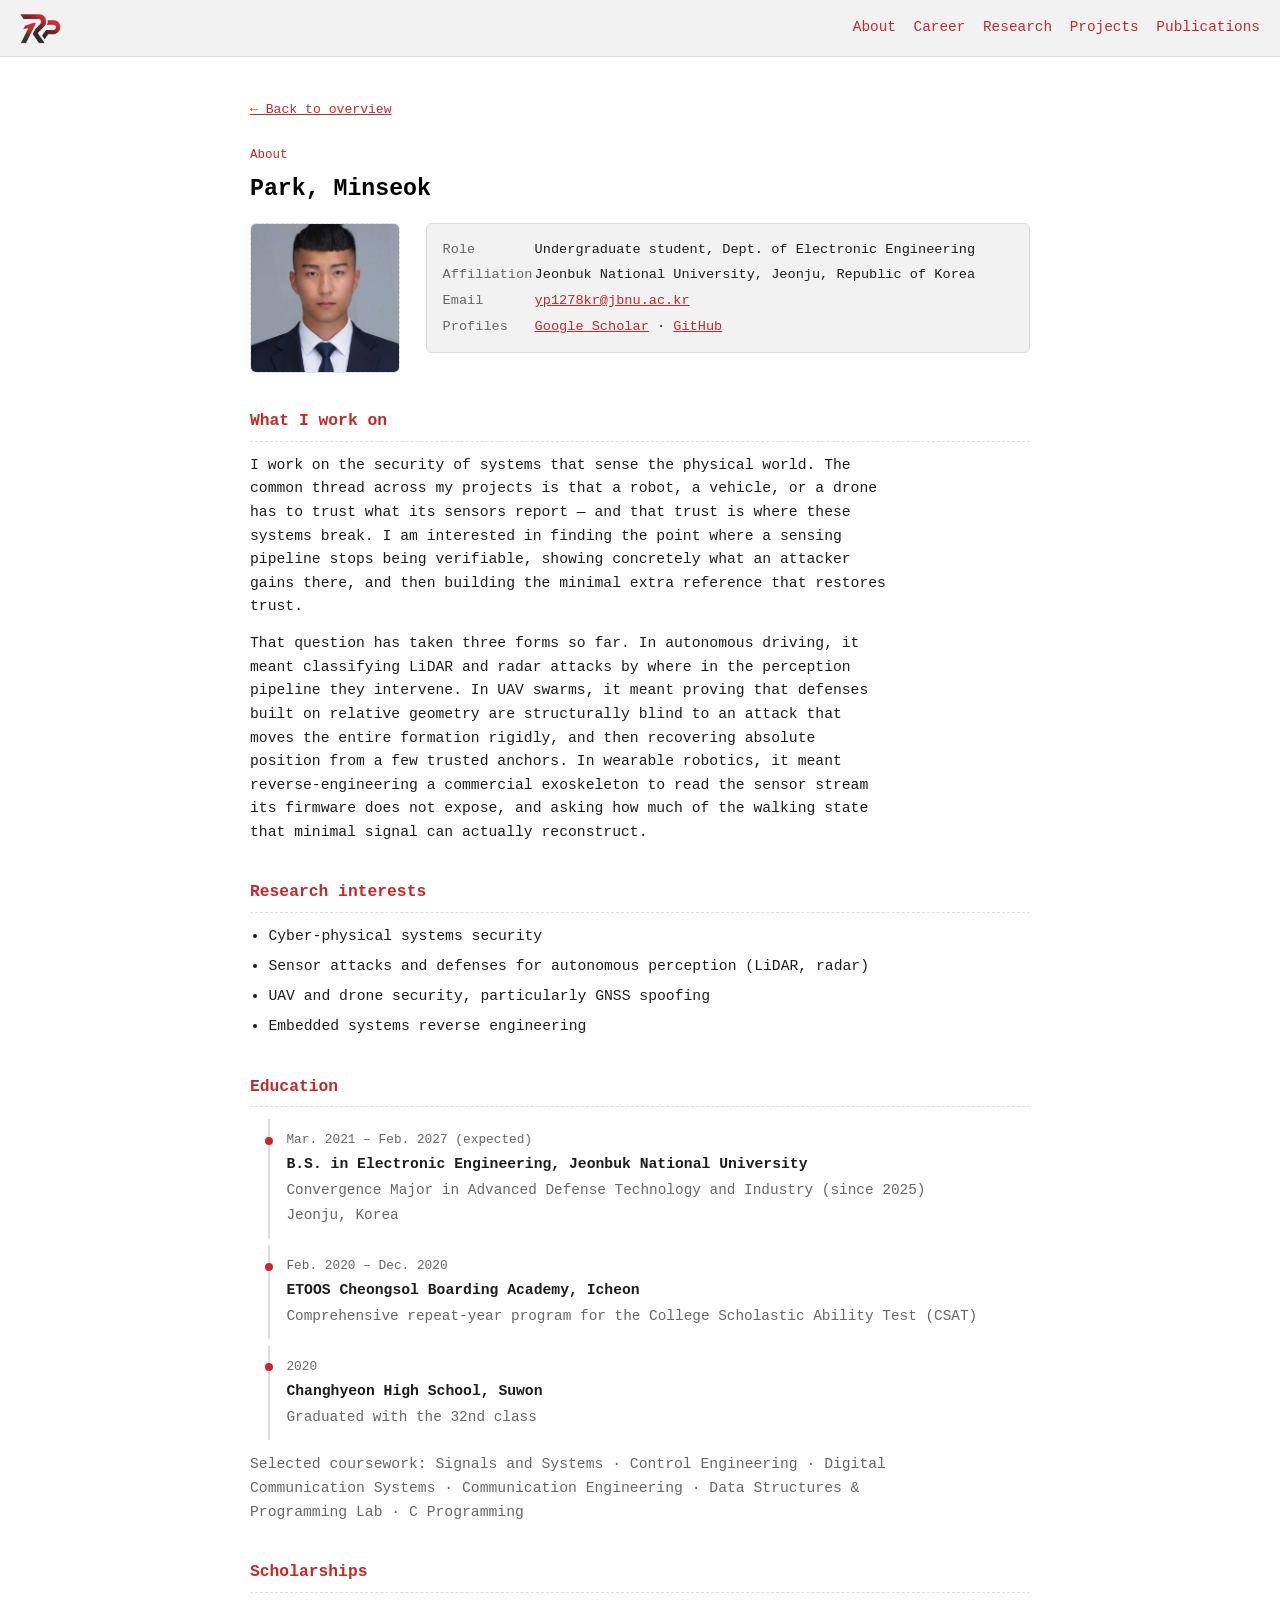
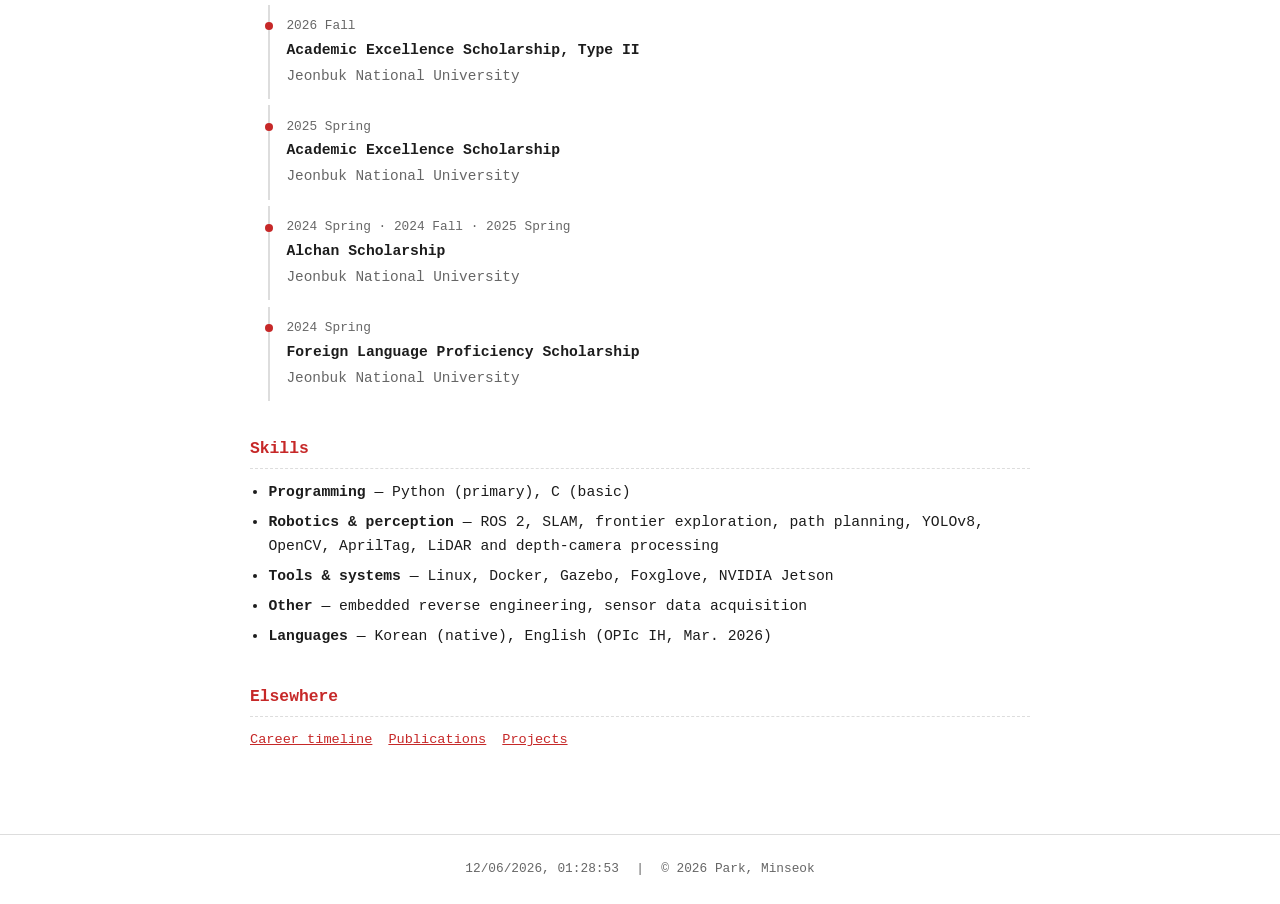
==== about.html @ ca02c085 "Personal site" ====
<!doctype html>
<html lang="en">
<head>
<meta charset="UTF-8">
<meta name="viewport" content="width=device-width, initial-scale=1.0">
<title>About — Park, Minseok</title>
<meta name="description" content="Park, Minseok — research interests, education, scholarships, and skills">
<link rel="icon" type="image/png" href="/assets/favicon.png">
<link rel="stylesheet" href="/css/style.css?v=17">
</head>
<body>

<header class="term-bar">
  <a href="/" class="home-btn" aria-label="Home"><img src="/assets/logo.png" alt="Home" class="home-logo"></a>
  <nav class="term-nav">
    <a href="/#about">About</a>
    <a href="/#career">Career</a>
    <a href="/#research">Research</a>
    <a href="/#projects">Projects</a>
    <a href="/#publications">Publications</a>
  </nav>
  <button class="term-nav-toggle" id="navToggle" aria-label="toggle menu">☰</button>
</header>

<main>
  <article class="detail">
    <a href="/#about" class="back-link">← Back to overview</a>

    <span class="detail-kicker">About</span>
    <h1 class="detail-title">Park, Minseok</h1>

    <div class="detail-hero">
      <img class="avatar" src="/assets/profile.jpg" alt="Park, Minseok">
      <div class="detail-meta">
        <span><span class="label">Role</span><span class="val">Undergraduate student, Dept. of Electronic Engineering</span></span>
        <span><span class="label">Affiliation</span><span class="val">Jeonbuk National University, Jeonju, Republic of Korea</span></span>
        <span><span class="label">Email</span><span class="val"><a href="mailto:yp1278kr@jbnu.ac.kr">yp1278kr@jbnu.ac.kr</a></span></span>
        <span><span class="label">Profiles</span><span class="val"><a href="https://scholar.google.com/citations?user=1pGmtR8AAAAJ" target="_blank" rel="noopener">Google Scholar</a> · <a href="https://github.com/rokyp1278" target="_blank" rel="noopener">GitHub</a></span></span>
      </div>
    </div>

    <section class="detail-section">
      <h2>What I work on</h2>
      <p>I work on the security of systems that sense the physical world. The common thread across my
      projects is that a robot, a vehicle, or a drone has to trust what its sensors report — and that
      trust is where these systems break. I am interested in finding the point where a sensing pipeline
      stops being verifiable, showing concretely what an attacker gains there, and then building the
      minimal extra reference that restores trust.</p>
      <p>That question has taken three forms so far. In autonomous driving, it meant classifying LiDAR
      and radar attacks by where in the perception pipeline they intervene. In UAV swarms, it meant
      proving that defenses built on relative geometry are structurally blind to an attack that moves
      the entire formation rigidly, and then recovering absolute position from a few trusted anchors. In
      wearable robotics, it meant reverse-engineering a commercial exoskeleton to read the sensor stream
      its firmware does not expose, and asking how much of the walking state that minimal signal can
      actually reconstruct.</p>
    </section>

    <section class="detail-section">
      <h2>Research interests</h2>
      <ul>
        <li>Cyber-physical systems security</li>
        <li>Sensor attacks and defenses for autonomous perception (LiDAR, radar)</li>
        <li>UAV and drone security, particularly GNSS spoofing</li>
        <li>Embedded systems reverse engineering</li>
      </ul>
    </section>

    <section class="detail-section">
      <h2>Education</h2>
      <ul class="timeline">
        <li>
          <span class="tl-date">Mar. 2021 – Feb. 2027 (expected)</span>
          <span class="tl-title">B.S. in Electronic Engineering, Jeonbuk National University</span>
          <span class="tl-org">Convergence Major in Advanced Defense Technology and Industry (since 2025)</span>
          <span class="tl-org">Jeonju, Korea</span>
        </li>
        <li>
          <span class="tl-date">Feb. 2020 – Dec. 2020</span>
          <span class="tl-title">ETOOS Cheongsol Boarding Academy, Icheon</span>
          <span class="tl-org">Comprehensive repeat-year program for the College Scholastic Ability Test (CSAT)</span>
        </li>
        <li>
          <span class="tl-date">2020</span>
          <span class="tl-title">Changhyeon High School, Suwon</span>
          <span class="tl-org">Graduated with the 32nd class</span>
        </li>
      </ul>
      <p class="detail-note">Selected coursework: Signals and Systems · Control Engineering · Digital
      Communication Systems · Communication Engineering · Data Structures &amp; Programming Lab ·
      C Programming</p>
    </section>

    <section class="detail-section">
      <h2>Scholarships</h2>
      <ul class="timeline">
        <li>
          <span class="tl-date">2026 Fall</span>
          <span class="tl-title">Academic Excellence Scholarship, Type II</span>
          <span class="tl-org">Jeonbuk National University</span>
        </li>
        <li>
          <span class="tl-date">2025 Spring</span>
          <span class="tl-title">Academic Excellence Scholarship</span>
          <span class="tl-org">Jeonbuk National University</span>
        </li>
        <li>
          <span class="tl-date">2024 Spring · 2024 Fall · 2025 Spring</span>
          <span class="tl-title">Alchan Scholarship</span>
          <span class="tl-org">Jeonbuk National University</span>
        </li>
        <li>
          <span class="tl-date">2024 Spring</span>
          <span class="tl-title">Foreign Language Proficiency Scholarship</span>
          <span class="tl-org">Jeonbuk National University</span>
        </li>
      </ul>
    </section>

    <section class="detail-section">
      <h2>Skills</h2>
      <ul>
        <li><strong>Programming</strong> — Python (primary), C (basic)</li>
        <li><strong>Robotics &amp; perception</strong> — ROS 2, SLAM, frontier exploration, path
        planning, YOLOv8, OpenCV, AprilTag, LiDAR and depth-camera processing</li>
        <li><strong>Tools &amp; systems</strong> — Linux, Docker, Gazebo, Foxglove, NVIDIA Jetson</li>
        <li><strong>Other</strong> — embedded reverse engineering, sensor data acquisition</li>
        <li><strong>Languages</strong> — Korean (native), English (OPIc IH, Mar. 2026)</li>
      </ul>
    </section>

    <section class="detail-section">
      <h2>Elsewhere</h2>
      <div class="detail-links">
        <a href="/#career">Career timeline</a>
        <a href="/#publications">Publications</a>
        <a href="/#projects">Projects</a>
      </div>
    </section>
  </article>
</main>

<footer class="term-footer">
  <span id="clock"></span>
  <span class="footer-sep">|</span>
  <span>© <span id="year"></span> Park, Minseok</span>
</footer>

<script src="/js/script.js"></script>
</body>
</html>
---- css/style.css ----
:root {
  --bg: #ffffff;
  --bg-alt: #f2f2f2;
  --fg: #1c1c1c;
  --name: #000000;
  --accent: #c62828;
  --accent-dim: #9e2020;
  --muted: #666666;
  --border: #dddddd;
  --font-mono: "JetBrains Mono", "Fira Code", "SFMono-Regular", Consolas, Menlo, monospace;
}

* { box-sizing: border-box; }

html { scroll-behavior: smooth; }

body {
  margin: 0;
  background: var(--bg);
  color: var(--fg);
  font-family: var(--font-mono);
  line-height: 1.6;
}

a { color: var(--accent); text-decoration: underline; }

.term-nav a, .home-btn { text-decoration: none; }

.term-bar {
  position: sticky;
  top: 0;
  z-index: 10;
  display: flex;
  align-items: center;
  gap: 1.25rem;
  padding: 0.75rem 1.25rem;
  background: var(--bg-alt);
  border-bottom: 1px solid var(--border);
  flex-wrap: wrap;
}

.home-btn {
  display: inline-flex;
  align-items: center;
  line-height: 0;
  opacity: 0.9;
  transition: opacity 0.15s ease;
}

.home-btn:hover {
  opacity: 1;
  text-decoration: none;
}

.home-logo {
  height: 32px;
  width: auto;
  display: block;
}

.term-nav {
  display: flex;
  gap: 1.1rem;
  margin-left: auto;
  font-size: 0.9rem;
}

.term-nav-toggle {
  display: none;
  margin-left: auto;
  background: none;
  border: 1px solid var(--border);
  color: var(--fg);
  font-family: var(--font-mono);
  padding: 0.2rem 0.6rem;
  border-radius: 4px;
  cursor: pointer;
}

main { max-width: 820px; margin: 0 auto; padding: 0 1.25rem; }

.section {
  padding: 3rem 0;
  border-bottom: 1px dashed var(--border);
}

.section:last-child { border-bottom: none; }

.section-title {
  color: var(--accent);
  font-size: 1.3rem;
  margin: 0 0 1.25rem;
}

.hero-body {
  display: flex;
  gap: 2rem;
  align-items: flex-start;
  flex-wrap: wrap;
}

.avatar {
  width: 160px;
  height: 160px;
  border-radius: 6px;
  border: 1px dashed var(--border);
  display: flex;
  align-items: center;
  justify-content: center;
  font-size: 1.5rem;
  color: var(--accent);
  background: var(--bg-alt);
  object-fit: cover;
  flex-shrink: 0;
}

.hero-text { flex: 1; min-width: 250px; }

h1 {
  margin: 0 0 0.5rem;
  font-size: 1.8rem;
  color: var(--name);
}

.cursor {
  color: var(--accent);
  animation: blink 1s step-end infinite;
}

@keyframes blink { 50% { opacity: 0; } }

.role { color: var(--muted); margin: 0 0 0.75rem; }

.bio { max-width: 60ch; }

.badges { display: flex; flex-wrap: wrap; gap: 0.5rem; margin-top: 1rem; }

.badge {
  border: 1px solid var(--border);
  color: var(--accent);
  padding: 0.2rem 0.6rem;
  border-radius: 4px;
  font-size: 0.8rem;
  background: var(--bg-alt);
}

.timeline { list-style: none; margin: 0; padding: 0; }

.timeline li {
  display: flex;
  flex-direction: column;
  gap: 0.15rem;
  padding: 0.9rem 0 0.9rem 1rem;
  border-left: 2px solid var(--border);
  position: relative;
}

.timeline li::before {
  content: "";
  position: absolute;
  left: -5px;
  top: 1.3rem;
  width: 8px;
  height: 8px;
  border-radius: 50%;
  background: var(--accent);
}

.tl-date { color: var(--muted); font-size: 0.8rem; }
.tl-title { font-weight: 600; }
.tl-org { color: var(--muted); font-size: 0.9rem; }

.cards {
  display: grid;
  grid-template-columns: repeat(auto-fit, minmax(240px, 1fr));
  gap: 1rem;
}

.cards.stack { grid-template-columns: 1fr; }

.card {
  border: 1px solid var(--border);
  background: var(--bg-alt);
  border-radius: 6px;
  padding: 1.1rem 1.2rem;
  overflow: hidden;
}

.card-img {
  display: block;
  width: calc(100% + 2.4rem);
  margin: -1.1rem -1.2rem 1rem;
  height: 240px;
  object-fit: cover;
  object-position: center center;
}

.card-img.contain {
  height: 200px;
  object-fit: contain;
  background: var(--bg);
}

.project-desc {
  display: flex;
  gap: 1.25rem;
  align-items: flex-start;
  flex-wrap: wrap;
  margin-top: 0.75rem;
}

.project-desc p { flex: 2; min-width: 260px; margin: 0; color: var(--fg); font-size: 0.92rem; }

.project-img {
  width: 200px;
  max-width: 100%;
  height: 200px;
  object-fit: contain;
  background: var(--bg);
  border: 1px solid var(--border);
  border-radius: 6px;
  flex-shrink: 0;
  margin: 0 auto;
}

.project-figure { margin: 1rem 0 0; }

.project-figure img {
  display: block;
  width: 100%;
  border: 1px solid var(--border);
  border-radius: 4px;
  background: #000;
}

.project-figure figcaption {
  color: var(--muted);
  font-size: 0.78rem;
  margin-top: 0.45rem;
}

.card h3 { margin: 0 0 0.5rem; color: var(--accent); font-size: 1.05rem; }
.card p { margin: 0; color: var(--fg); font-size: 0.92rem; }

.proj-meta {
  display: block;
  color: var(--muted);
  font-size: 0.8rem;
  margin-bottom: 0.6rem;
}

.proj-specs {
  list-style: none;
  margin: 1rem 0 0;
  padding: 0;
  display: grid;
  gap: 0.35rem;
  font-size: 0.85rem;
}

.proj-specs .label {
  color: var(--muted);
  display: inline-block;
  width: 90px;
}

.proj-link {
  display: inline-block;
  margin-top: 1rem;
  font-size: 0.85rem;
}

.pub-list { list-style: none; margin: 0; padding: 0; }

.pub-list li {
  display: flex;
  flex-direction: column;
  gap: 0.25rem;
  padding: 1rem;
  border: 1px solid var(--border);
  background: var(--bg-alt);
  border-radius: 6px;
}

.pub-status {
  align-self: flex-start;
  border: 1px solid var(--accent);
  color: var(--accent);
  background: var(--bg);
  padding: 0.1rem 0.55rem;
  border-radius: 4px;
  font-size: 0.72rem;
  margin-bottom: 0.15rem;
}

.pub-status.accepted { border-color: var(--border); color: var(--muted); }

.pub-title { font-weight: 600; }
.pub-title-kr { color: var(--muted); font-size: 0.85rem; }
.pub-note { color: var(--muted); font-size: 0.75rem; font-style: italic; }
.pub-authors { font-size: 0.9rem; margin-top: 0.3rem; }
.pub-venue { color: var(--muted); font-size: 0.88rem; }
.pub-summary { font-size: 0.86rem; margin-top: 0.35rem; max-width: 68ch; }
.pub-dates { color: var(--muted); font-size: 0.78rem; }
.pub-funding { color: var(--muted); font-size: 0.78rem; }

.contact-line { margin-top: 1.25rem; color: var(--muted); font-size: 0.9rem; }
.contact-sep { margin: 0 0.35rem; color: var(--border); }

.term-footer {
  text-align: center;
  padding: 1.5rem;
  color: var(--muted);
  font-size: 0.8rem;
  border-top: 1px solid var(--border);
}

.footer-sep { margin: 0 0.6rem; }

@media (max-width: 640px) {
  .term-nav {
    display: none;
    width: 100%;
    order: 3;
    flex-direction: column;
    gap: 0.6rem;
    margin-top: 0.75rem;
  }
  .term-nav.open { display: flex; }
  .term-nav-toggle { display: block; }
}
/* ---------- detail pages ---------- */

.detail { padding: 2.5rem 0 3rem; }

.back-link { display: inline-block; font-size: 0.82rem; margin-bottom: 1.6rem; }

.detail-kicker {
  display: block;
  color: var(--accent);
  font-size: 0.78rem;
  margin-bottom: 0.55rem;
}

.detail-title {
  margin: 0 0 1.1rem;
  font-size: 1.45rem;
  line-height: 1.35;
  color: var(--name);
}

.detail-title-kr { display: block; color: var(--muted); font-size: 0.9rem; margin-top: 0.35rem; }

.detail-meta {
  display: flex;
  flex-direction: column;
  gap: 0.25rem;
  padding: 0.9rem 1rem;
  margin-bottom: 2.2rem;
  border: 1px solid var(--border);
  background: var(--bg-alt);
  border-radius: 6px;
  font-size: 0.85rem;
  color: var(--muted);
}

.detail-meta .label { color: var(--muted); display: inline-block; width: 92px; }
.detail-meta .val { color: var(--fg); }

.detail-section { margin-bottom: 2.2rem; }

.detail-section h2 {
  color: var(--accent);
  font-size: 1.02rem;
  margin: 0 0 0.75rem;
  padding-bottom: 0.4rem;
  border-bottom: 1px dashed var(--border);
}

.detail-section p { margin: 0 0 0.85rem; font-size: 0.92rem; max-width: 72ch; }
.detail-section ul { margin: 0 0 0.85rem; padding-left: 1.15rem; font-size: 0.92rem; }
.detail-section li { margin-bottom: 0.4rem; }
.detail-section li:last-child { margin-bottom: 0; }

.abstract { border-left: 2px solid var(--accent); padding-left: 1rem; }

.table-scroll { overflow-x: auto; margin-bottom: 0.85rem; }

.data-table { width: 100%; border-collapse: collapse; font-size: 0.84rem; }

.data-table th,
.data-table td { border: 1px solid var(--border); padding: 0.4rem 0.65rem; text-align: left; }

.data-table th { background: var(--bg-alt); color: var(--muted); font-weight: 600; }

.detail-figure { margin: 1.1rem 0 0; }

.detail-figure img {
  display: block;
  width: 100%;
  border: 1px solid var(--border);
  border-radius: 4px;
  background: #000;
}

.detail-figure figcaption { color: var(--muted); font-size: 0.78rem; margin-top: 0.45rem; }

.detail-links { display: flex; flex-wrap: wrap; gap: 1rem; font-size: 0.85rem; }

.card-link { color: inherit; text-decoration: none; }
.card-link:hover { text-decoration: underline; }

.detail-cta { display: inline-block; margin-top: 1rem; font-size: 0.85rem; }

.detail-hero {
  display: flex;
  gap: 1.6rem;
  align-items: flex-start;
  flex-wrap: wrap;
  margin-bottom: 2.2rem;
}

.detail-hero .avatar { width: 150px; height: 150px; }
.detail-hero .detail-meta { flex: 1; min-width: 260px; margin-bottom: 0; }

.detail-section .timeline li { padding-top: 0.7rem; padding-bottom: 0.7rem; }
.detail-section .timeline li::before { top: 1.1rem; }
.detail-note { color: var(--muted); font-size: 0.82rem; margin-top: 0.9rem; }

.pub-list .proj-link { align-self: flex-start; margin-top: 0.6rem; }
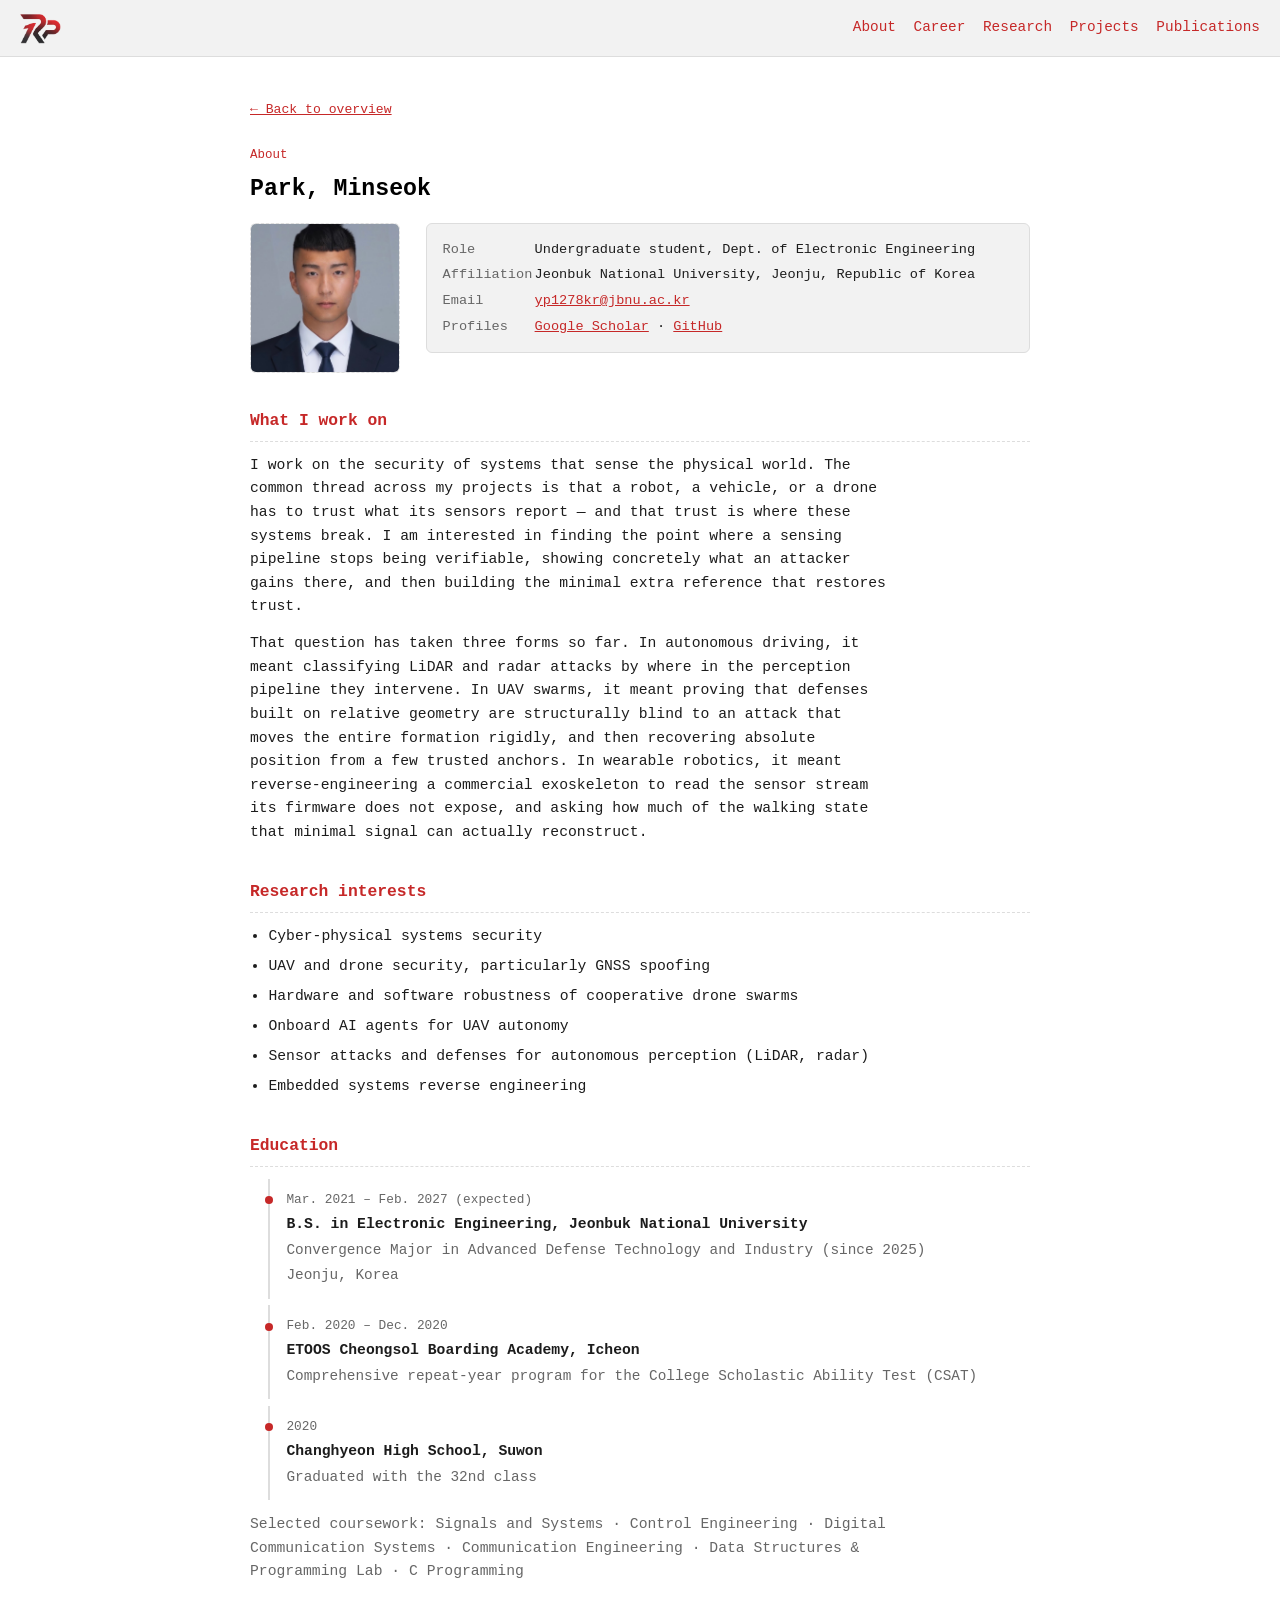
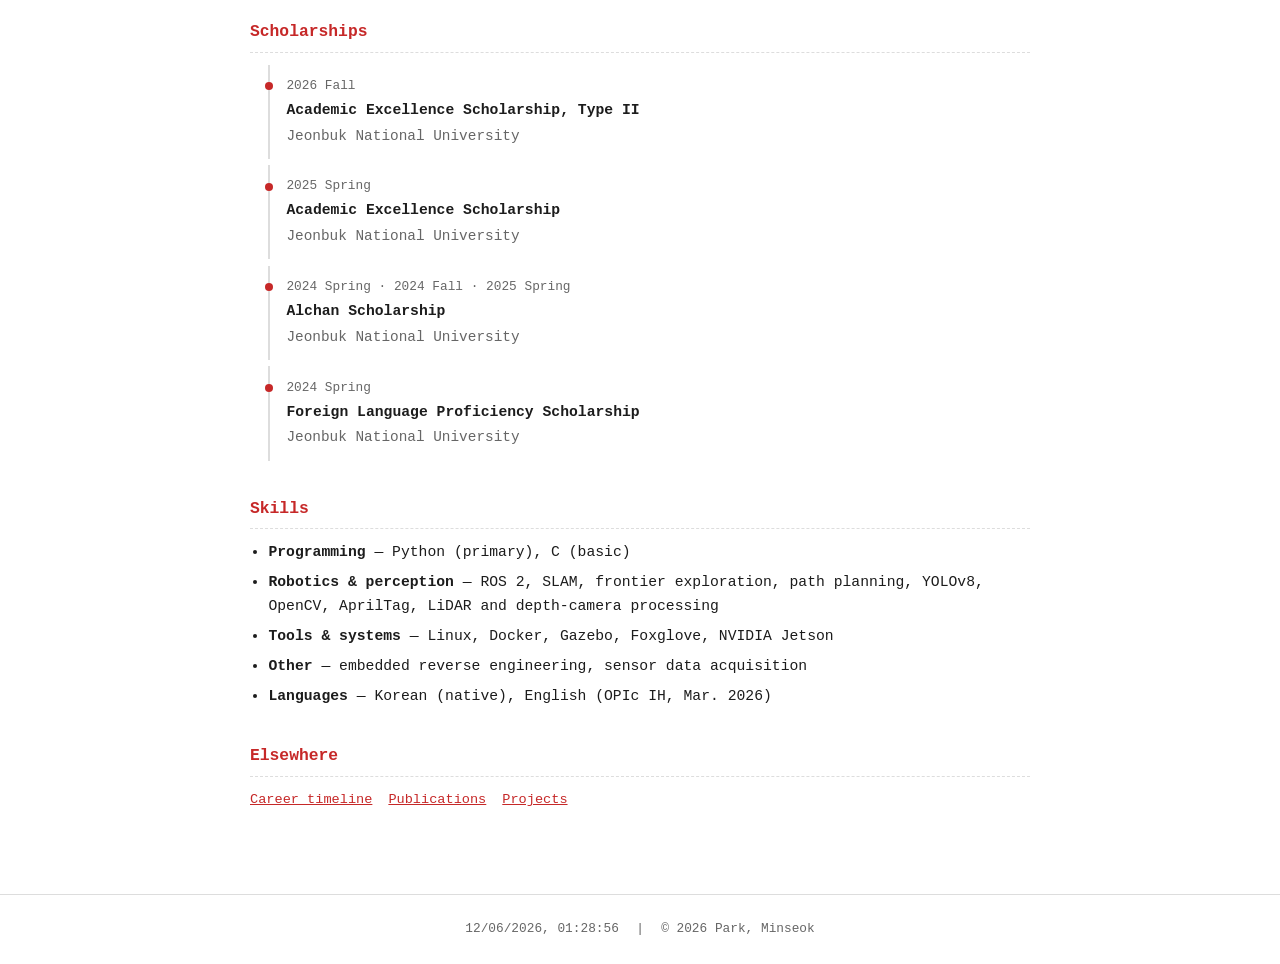
==== commit 5cb26102: "Refocus research on drone swarms and give each area its own page Replaces the exoskeleton and SAR sa" ====
--- a/about.html
+++ b/about.html
@@ -6,7 +6,7 @@
 <title>About — Park, Minseok</title>
 <meta name="description" content="Park, Minseok — research interests, education, scholarships, and skills">
 <link rel="icon" type="image/png" href="/assets/favicon.png">
-<link rel="stylesheet" href="/css/style.css?v=17">
+<link rel="stylesheet" href="/css/style.css?v=19">
 </head>
 <body>
 
@@ -59,8 +59,10 @@
       <h2>Research interests</h2>
       <ul>
         <li>Cyber-physical systems security</li>
+        <li>UAV and drone security, particularly GNSS spoofing</li>
+        <li>Hardware and software robustness of cooperative drone swarms</li>
+        <li>Onboard AI agents for UAV autonomy</li>
         <li>Sensor attacks and defenses for autonomous perception (LiDAR, radar)</li>
-        <li>UAV and drone security, particularly GNSS spoofing</li>
         <li>Embedded systems reverse engineering</li>
       </ul>
     </section>
--- a/css/style.css
+++ b/css/style.css
@@ -190,13 +190,13 @@
   display: block;
   width: calc(100% + 2.4rem);
   margin: -1.1rem -1.2rem 1rem;
-  height: 240px;
+  height: 190px;
   object-fit: cover;
   object-position: center center;
 }
 
 .card-img.contain {
-  height: 200px;
+  height: 190px;
   object-fit: contain;
   background: var(--bg);
 }
@@ -240,7 +240,16 @@
 }
 
 .card h3 { margin: 0 0 0.5rem; color: var(--accent); font-size: 1.05rem; }
-.card p { margin: 0; color: var(--fg); font-size: 0.92rem; }
+.card h3 a { display: block; }
+.card .proj-link { margin-top: 0.35rem; }
+.card p {
+  margin: 0;
+  color: var(--fg);
+  font-size: 0.92rem;
+  line-height: 1.65;
+  text-wrap: pretty;
+  hyphens: none;
+}
 
 .proj-meta {
   display: block;
@@ -428,3 +437,26 @@
 .detail-note { color: var(--muted); font-size: 0.82rem; margin-top: 0.9rem; }
 
 .pub-list .proj-link { align-self: flex-start; margin-top: 0.6rem; }
+
+.res-list { list-style: none; margin: 0; padding: 0; display: grid; gap: 0.2rem; }
+
+.res-list li {
+  padding: 1.15rem 0;
+  border-bottom: 1px dashed var(--border);
+}
+
+.res-list li:last-child { border-bottom: none; }
+
+.res-title {
+  display: inline-block;
+  color: var(--accent);
+  font-size: 1.05rem;
+  font-weight: 600;
+  text-decoration: none;
+  margin-bottom: 0.35rem;
+}
+
+.res-title::after { content: " →"; }
+.res-title:hover { text-decoration: underline; }
+
+.res-list p { margin: 0; font-size: 0.92rem; max-width: 74ch; color: var(--fg); }
